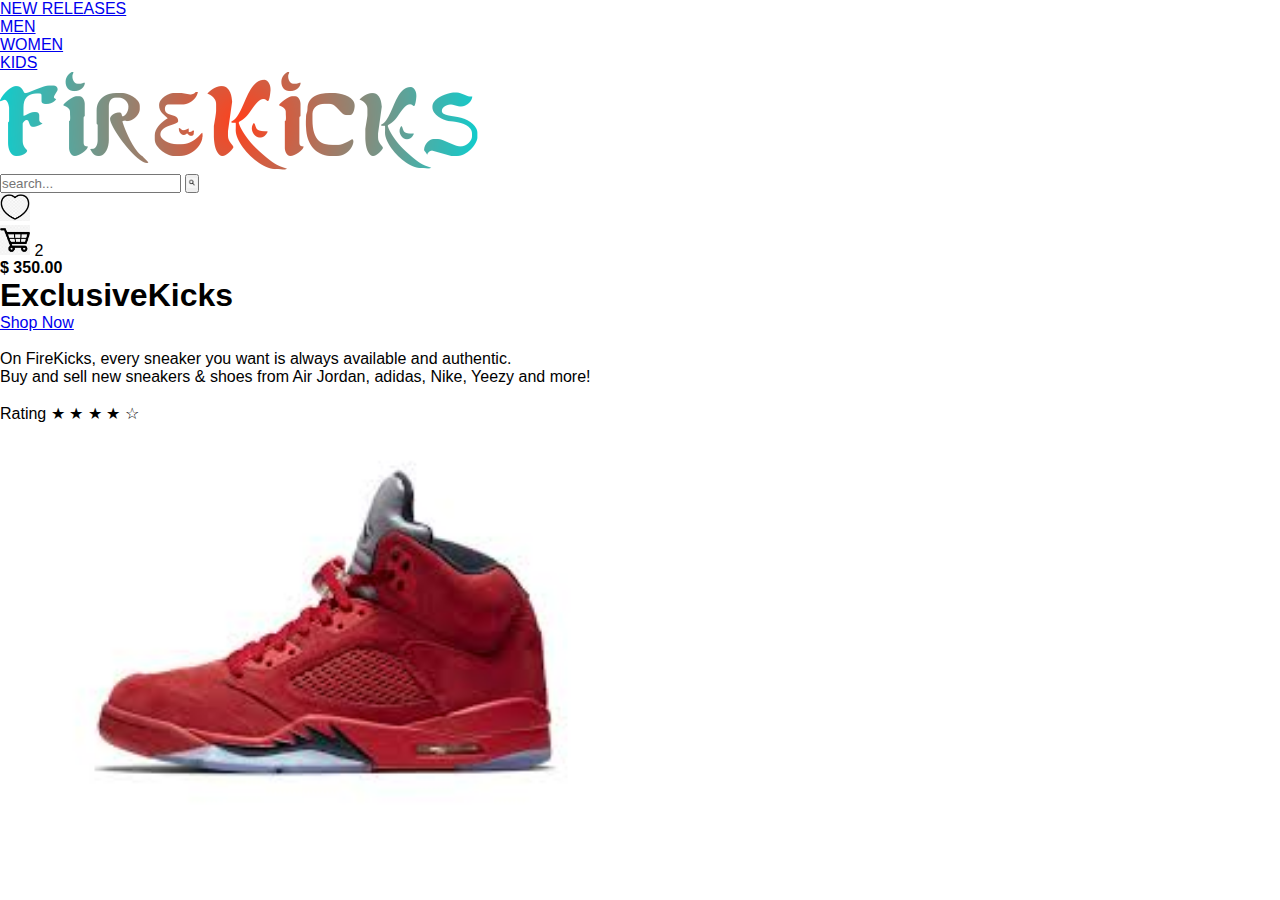
==== BIG Project.html @ e5d0a4b6 "save" ====
<!DOCTYPE html>
<html lang="en">
  <head>
    <meta charset="UTF-8" />
    <meta http-equiv="X-UA-Compatible" content="IE=edge" />
    <meta name="viewport" content="width=device-width, initial-scale=1.0" />
    <title>FireKicks</title>
    <link rel="stylesheet" href="Big Project.css" />
  </head>
  <body>
    <header>
      <div class="left">
        <ul class="menu">
          <li><a href="#">NEW RELEASES</a></li>
          <li><a href="#">MEN</a></li>
          <li><a href="#">WOMEN</a></li>
          <li><a href="#">KIDS</a></li>
        </ul>
      </div>
      <div class="Logo">
        <img src="Website Font.png" />
      </div>

      <div class="right">
        <form>
          <input type="text" placeholder="search..." />
          <button><img src="SEARCH.png " width="10px" height="10px" /></button>
        </form>
        <div class="wish cart">
          <li>
            <a href="#"><img src="HEART.png" width="30px" /></a>
          </li>
          <li>
            <a href="#"><img src="CART.png" width="30px" /></a>
            <span>2</span>
          </li>
        </div>
      </div>
    </header>
    <section>
      <div class="banner">
        <div class="banner text">
            <div class="price"></div>
            <h4>$ 350.00</h4>
          <h1>ExclusiveKicks</h1>

          
          <a href="#" class="btn"> Shop Now</a><br>
          <p><br>
            On FireKicks, every sneaker you want is always available and authentic.<br> Buy and sell new sneakers & shoes from Air Jordan, adidas, Nike, Yeezy and more!
          </p><br>
          <span class="heading">Rating</span>
          <span class="icon">★</span>
          <span class="icon">★</span>
          <span class="icon">★</span>
          <span class="icon">★</span>
          <span class="icon">☆</span>

        </div>

        <div class="banner-img">
          <img src="Banner.png" width="650px" />
        </div>
      </div>
    </section>
  </body>
</html>
---- Big Project.css ----
body {
    margin: 0;
    padding: 0;
    font-family: 'Noto Sans', sans-serif;
}

*{
    margin: 0;
    padding: 0;
}
.rate {
    float: left;
    height: 46px;
    padding: 0 10px;
}
.rate:not(:checked) > input {
    position:absolute;
    top:-9999px;
}
.rate:not(:checked) > label {
    float:right;
    width:1em;
    overflow:hidden;
    white-space:nowrap;
    cursor:pointer;
    font-size:30px;
    color:#ccc;
}
.rate:not(:checked) > label:before {
    content: '★ ';
}
.rate > input:checked ~ label {
    color: #ffc700;    
}
.rate:not(:checked) > label:hover,
.rate:not(:checked) > label:hover ~ label {
    color: #deb217;  
}
.rate > input:checked + label:hover,
.rate > input:checked + label:hover ~ label,
.rate > input:checked ~ label:hover,
.rate > input:checked ~ label:hover ~ label,
.rate > label:hover ~ input:checked ~ label {
    color: #c59b08;
}
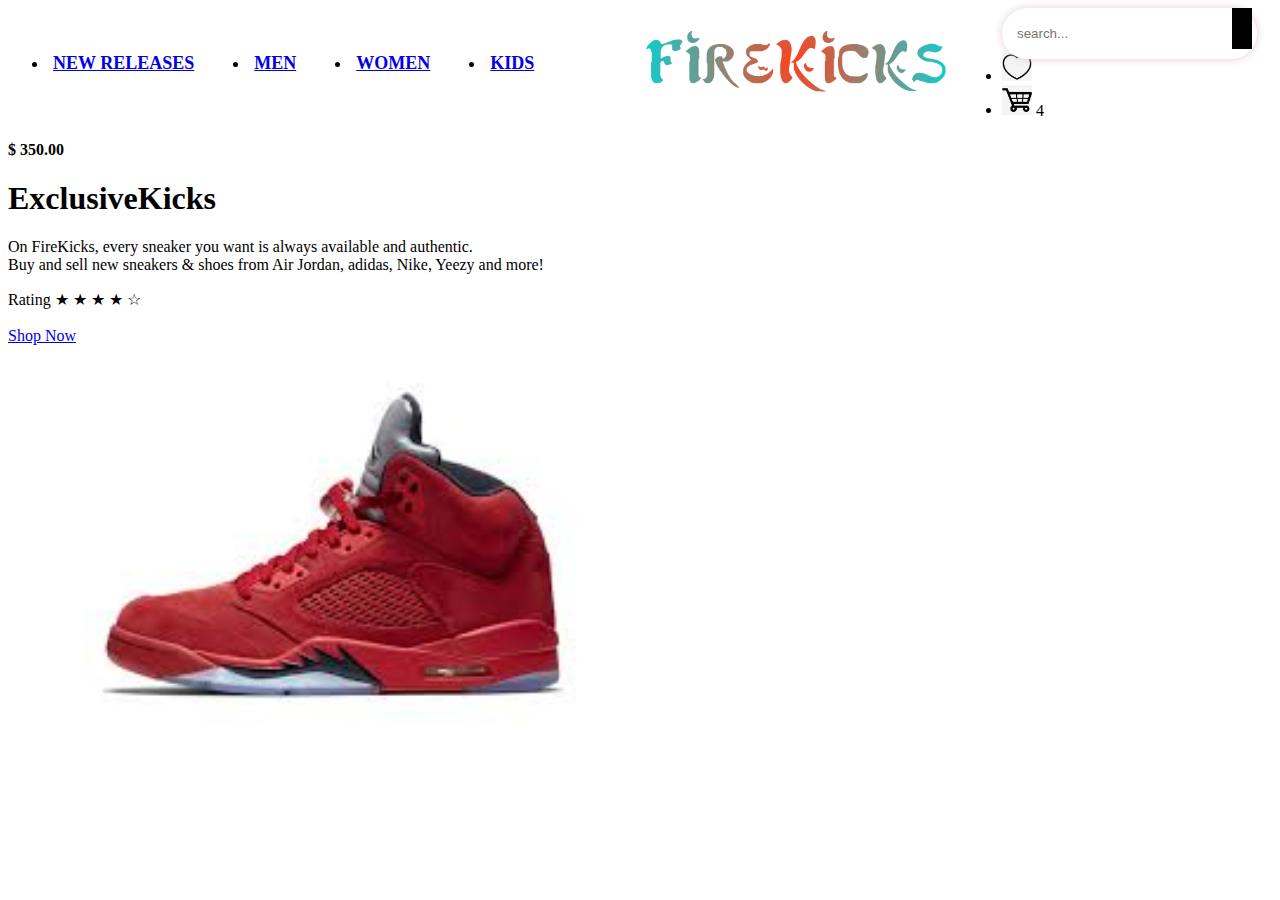
==== commit 6496944b: "pushin P" ====
--- a/BIG Project.html
+++ b/BIG Project.html
@@ -18,13 +18,13 @@
         </ul>
       </div>
       <div class="Logo">
-        <img src="Website Font.png" />
+        <img src="Website Font.png" width="300px" />
       </div>
 
       <div class="right">
         <form>
           <input type="text" placeholder="search..." />
-          <button><img src="SEARCH.png " width="10px" height="10px" /></button>
+          <button><img src="SEARCH.png "  /></button>
         </form>
         <div class="wish cart">
           <li>
@@ -32,7 +32,7 @@
           </li>
           <li>
             <a href="#"><img src="CART.png" width="30px" /></a>
-            <span>2</span>
+            <span>4</span>
           </li>
         </div>
       </div>
@@ -45,21 +45,22 @@
           <h1>ExclusiveKicks</h1>
 
           
-          <a href="#" class="btn"> Shop Now</a><br>
-          <p><br>
-            On FireKicks, every sneaker you want is always available and authentic.<br> Buy and sell new sneakers & shoes from Air Jordan, adidas, Nike, Yeezy and more!
-          </p><br>
-          <span class="heading">Rating</span>
-          <span class="icon">★</span>
-          <span class="icon">★</span>
-          <span class="icon">★</span>
-          <span class="icon">★</span>
-          <span class="icon">☆</span>
-
+          <p>
+              On FireKicks, every sneaker you want is always available and authentic.<br> Buy and sell new sneakers & shoes from Air Jordan, adidas, Nike, Yeezy and more!
+            </p>
+            <span class="heading">Rating</span>
+            <span class="icon">★</span>
+            <span class="icon">★</span>
+            <span class="icon">★</span>
+            <span class="icon">★</span>
+            <span class="icon">☆</span><br><br>
+            
+            <a href="#" class="btn"> Shop Now</a><br>
         </div>
 
         <div class="banner-img">
           <img src="Banner.png" width="650px" />
+          
         </div>
       </div>
     </section>
--- a/Big Project.css
+++ b/Big Project.css
@@ -1,45 +1,92 @@
-body {
-    margin: 0;
-    padding: 0;
-    font-family: 'Noto Sans', sans-serif;
+img{
+    max-width: 100%;
+    margin: 0%;
+    padding: 0%;
 }
 
-*{
-    margin: 0;
-    padding: 0;
+ul .li {
+    list-style-type: none;
+    padding: 0%;
+
 }
-.rate {
-    float: left;
-    height: 46px;
-    padding: 0 10px;
+
+header{
+    padding: 0%;
+    display: flex;
+    align-items: center;
+    justify-content: space-between;
 }
-.rate:not(:checked) > input {
-    position:absolute;
-    top:-9999px;
+
+.left .menu {
+    display: flex;
+align-items: center;
 }
-.rate:not(:checked) > label {
-    float:right;
-    width:1em;
-    overflow:hidden;
-    white-space:nowrap;
-    cursor:pointer;
-    font-size:30px;
-    color:#ccc;
+
+.left .menu li {
+    margin-right: 50px;
+    font-weight: 600;
 }
-.rate:not(:checked) > label:before {
-    content: '★ ';
+
+.left .menu li a {
+    padding: 5px;
+    position: relative;
+    font-size: 18px;
+    
 }
-.rate > input:checked ~ label {
-    color: #ffc700;    
+
+.left .menu li a::before{
+    content: "";
+    position: absolute;
+    bottom: -5px;
+    left: 50%;
+    transform:translateX(-50%);
+    width: 10px;
+    height: 10px;
+    border-radius: 100px;
+    background-color: black;
+    opacity: 0;
+    transition: .4s;
+
 }
-.rate:not(:checked) > label:hover,
-.rate:not(:checked) > label:hover ~ label {
-    color: #deb217;  
+
+.left .menu li a:hover{
+    color: black;
 }
-.rate > input:checked + label:hover,
-.rate > input:checked + label:hover ~ label,
-.rate > input:checked ~ label:hover,
-.rate > input:checked ~ label:hover ~ label,
-.rate > label:hover ~ input:checked ~ label {
-    color: #c59b08;
-}+
+.left .menu li a:hover::before{
+    bottom: -5px;
+    opacity: 1;
+}
+
+.logo{
+    text-align: center;
+}
+
+.right form{
+    position: relative;
+    width: 250px;
+    height: 45px;
+    margin-right: 20px;
+}
+
+.right form input{
+   width: 90%; 
+   height: 90%;
+   border:none;
+   box-shadow: 0 0 8px rgb(231, 204, 204);
+   padding: 5px 15px;
+   border-radius: 50px;
+}
+
+.right form button{
+    position: absolute;
+    right: 0%;
+    top: 0%;
+    width: 20px;
+    height: 90%;
+    background-color: black;
+    border: none;
+    
+
+}
+
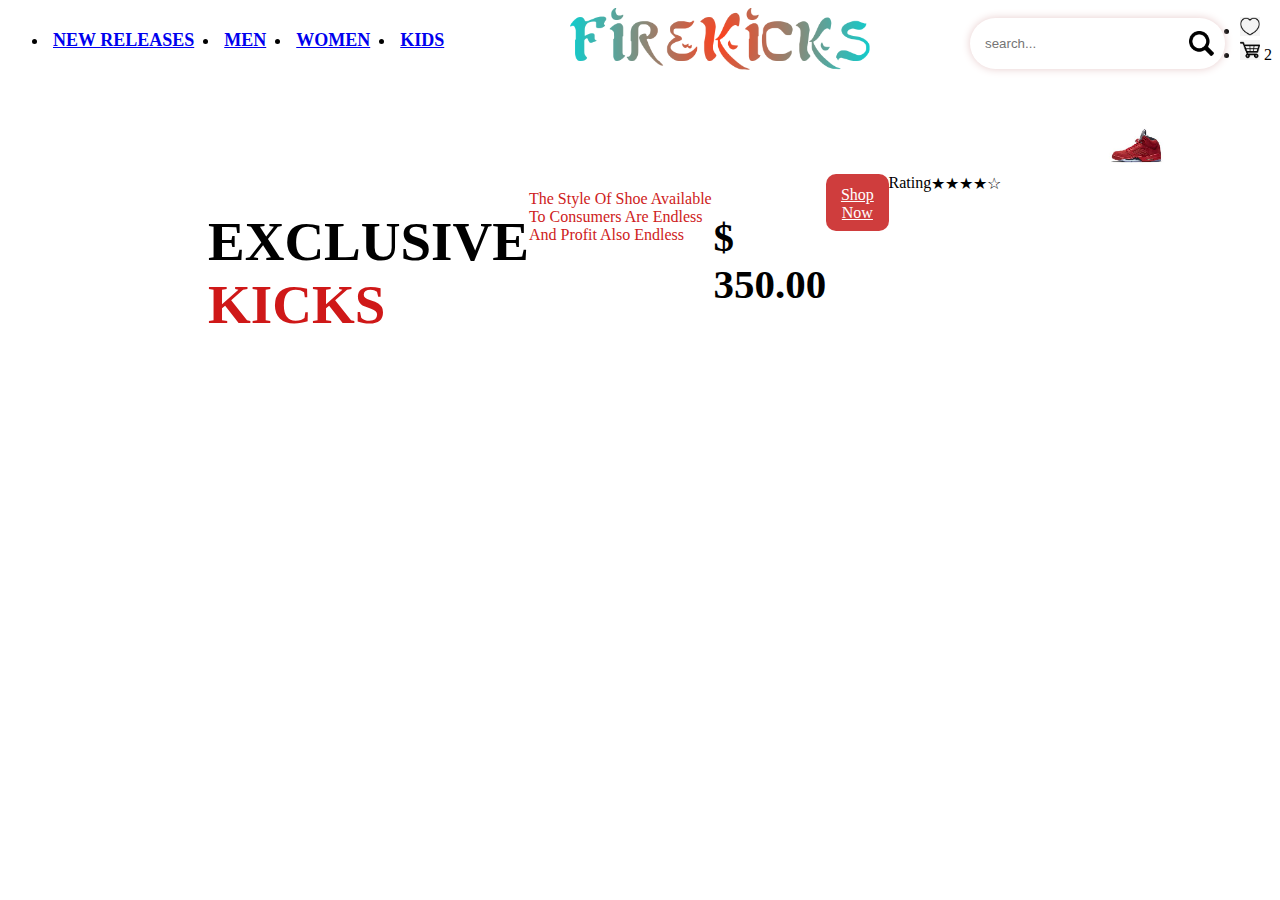
==== commit d2821af4: "changes" ====
--- a/BIG Project.html
+++ b/BIG Project.html
@@ -24,15 +24,15 @@
       <div class="right">
         <form>
           <input type="text" placeholder="search..." />
-          <button><img src="SEARCH.png "  /></button>
+          <button><img src="SEARCH.png " /></button>
         </form>
         <div class="wish cart">
           <li>
-            <a href="#"><img src="HEART.png" width="30px" /></a>
+            <a href="#"><img src="HEART.png" width="20px" /></a>
           </li>
           <li>
-            <a href="#"><img src="CART.png" width="30px" /></a>
-            <span>4</span>
+            <a href="#"><img src="CART.png" width="20px" /></a>
+            <span>2</span>
           </li>
         </div>
       </div>
@@ -40,14 +40,17 @@
     <section>
       <div class="banner">
         <div class="banner text">
-            <div class="price"></div>
-            <h4>$ 350.00</h4>
-          <h1>ExclusiveKicks</h1>
-
-          
-          <p>
-              On FireKicks, every sneaker you want is always available and authentic.<br> Buy and sell new sneakers & shoes from Air Jordan, adidas, Nike, Yeezy and more!
+            <h1>Exclusive <br> <span>Kicks</span>
+            </h1>
+            
+            <p>
+                The style of shoe available to consumers are endless and profit also endless
             </p>
+            <div class="price">
+            <h3>$ 350.00</h3>
+            </div>
+            <a href="#" class="btn"> Shop Now</a><br>
+            
             <span class="heading">Rating</span>
             <span class="icon">★</span>
             <span class="icon">★</span>
@@ -55,7 +58,6 @@
             <span class="icon">★</span>
             <span class="icon">☆</span><br><br>
             
-            <a href="#" class="btn"> Shop Now</a><br>
         </div>
 
         <div class="banner-img">
--- a/Big Project.css
+++ b/Big Project.css
@@ -2,6 +2,8 @@
     max-width: 100%;
     margin: 0%;
     padding: 0%;
+    
+
 }
 
 ul .li {
@@ -23,7 +25,7 @@
 }
 
 .left .menu li {
-    margin-right: 50px;
+    margin-right: 20px;
     font-weight: 600;
 }
 
@@ -37,7 +39,7 @@
 .left .menu li a::before{
     content: "";
     position: absolute;
-    bottom: -5px;
+    bottom: -20px;
     left: 50%;
     transform:translateX(-50%);
     width: 10px;
@@ -50,7 +52,7 @@
 }
 
 .left .menu li a:hover{
-    color: black;
+    color: rgb(206, 53, 53);
 }
 
 .left .menu li a:hover::before{
@@ -60,6 +62,11 @@
 
 .logo{
     text-align: center;
+}
+
+.right{
+    display: flex;
+    align-items: center;
 }
 
 .right form{
@@ -81,12 +88,77 @@
 .right form button{
     position: absolute;
     right: 0%;
-    top: 0%;
-    width: 20px;
-    height: 90%;
-    background-color: black;
+    top: 25%;
+    width: 15%;
+    background-color: unset;
     border: none;
-    
+    cursor: pointer;
+    border-top-right-radius: 50px;
+    border-bottom-right-radius: 50px;
+}
+
+.right .wish-cart ul{
+    display: flex;
+    align-items: center;
 
 }
 
+.right .wish-cart ul{
+    margin: 0 10px;
+}
+
+.right .wish-cart ul li:last-child{
+    position: relative;
+}
+
+.right .wish-cart ul li:last-child span{
+    position: absolute;
+    top: -10px;
+    right: -10px;
+    display: block;
+    padding: 7px 10px;
+    background-color: red;
+    color: seashell;
+    border-radius: 50px;
+    font-size: 12px;
+}
+
+.banner{
+    display: flex;
+    padding: 50px 100px;
+    padding-bottom: 0;
+}
+h1{
+    font-size: 55px;
+    text-transform: uppercase;
+    margin-bottom: 15px;
+    
+}
+
+h1 span{
+    color: rgb(207, 24, 24);
+}
+
+p{
+    color: rgb(206, 33, 33);
+    margin-bottom: 20px;
+    text-transform: capitalize;
+
+}
+
+.price {
+    font-size: 35px;
+    margin-bottom: 20px;
+   
+}
+
+.btn{
+    width: 175px;
+    height: 45px;
+    background-color: rgb(207, 61, 61);
+    color: rgb(255, 255, 255);
+    padding-top: 12px;
+    display: block;
+    text-align: center;
+    border-radius: 10px;
+}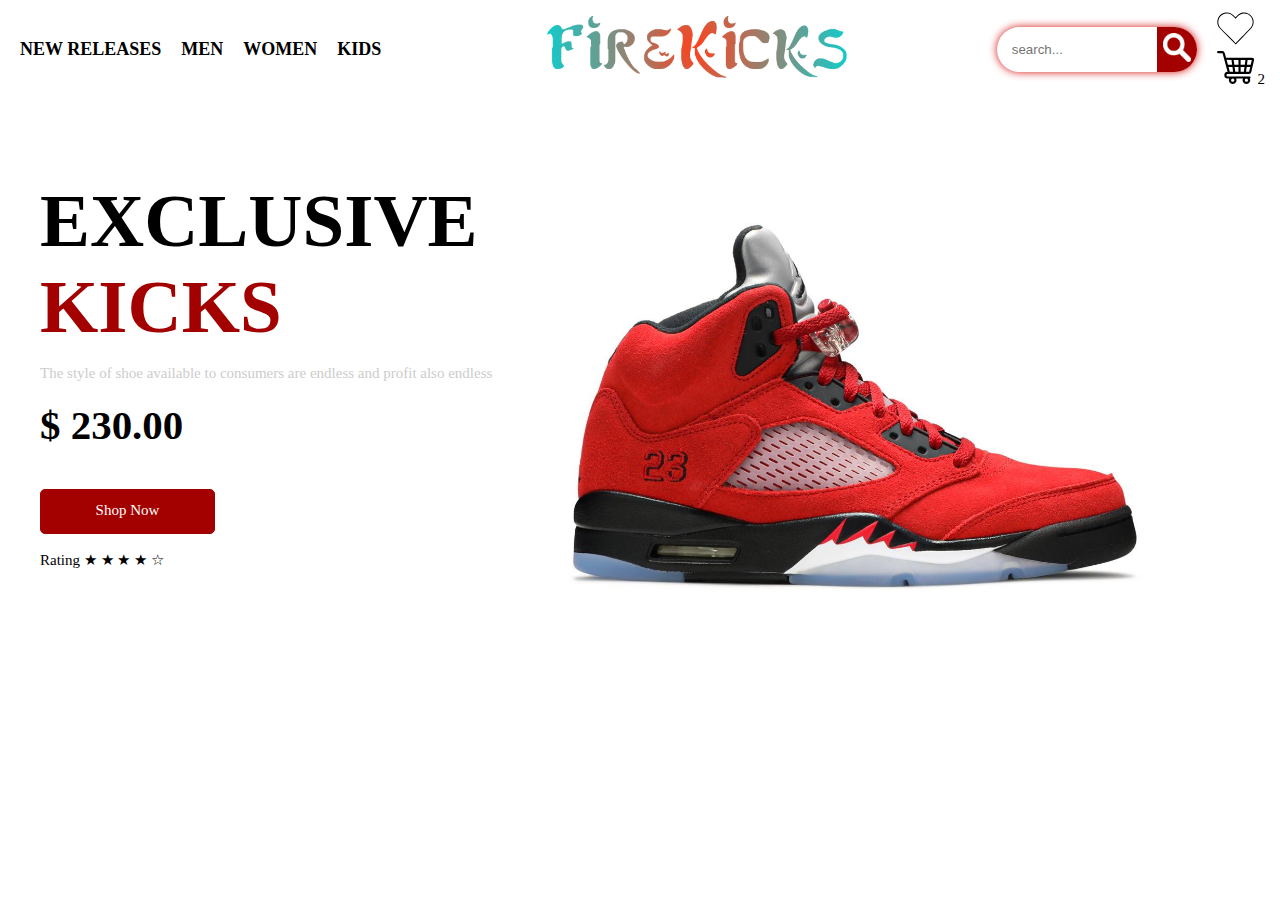
==== commit e91c94db: "nn" ====
--- a/BIG Project.html
+++ b/BIG Project.html
@@ -11,7 +11,7 @@
     <header>
       <div class="left">
         <ul class="menu">
-          <li><a href="#">NEW RELEASES</a></li>
+          <li><a href="NEW RELEASES.html">NEW RELEASES</a></li>
           <li><a href="#">MEN</a></li>
           <li><a href="#">WOMEN</a></li>
           <li><a href="#">KIDS</a></li>
@@ -24,14 +24,14 @@
       <div class="right">
         <form>
           <input type="text" placeholder="search..." />
-          <button><img src="SEARCH.png " /></button>
+          <button><img src="Search.svg.png" width="42px"/></button>
         </form>
-        <div class="wish cart">
+        <div class="shopping-cart">
           <li>
-            <a href="#"><img src="HEART.png" width="20px" /></a>
+            <a href="#"><img src="Heart.svg" width="37px" /></a>
           </li>
           <li>
-            <a href="#"><img src="CART.png" width="20px" /></a>
+            <a href="#"><img src="Cart.svg" width="37px" /></a>
             <span>2</span>
           </li>
         </div>
@@ -40,14 +40,14 @@
     <section>
       <div class="banner">
         <div class="banner text">
-            <h1>Exclusive <br> <span>Kicks</span>
-            </h1>
-            
+            <h1>
+              Exclusive <br> <span>Kicks</span>
+            </h1> 
             <p>
                 The style of shoe available to consumers are endless and profit also endless
             </p>
             <div class="price">
-            <h3>$ 350.00</h3>
+            <h3>$ 230.00</h3>
             </div>
             <a href="#" class="btn"> Shop Now</a><br>
             
@@ -61,7 +61,7 @@
         </div>
 
         <div class="banner-img">
-          <img src="Banner.png" width="650px" />
+          <img src="Retro5.jpeg" width="650px" />
           
         </div>
       </div>
--- a/Big Project.css
+++ b/Big Project.css
@@ -1,31 +1,60 @@
-img{
+* {
+    margin: 0;
+   
+    box-sizing: border-box;
+}
+
+body {
+    font-family: "Montserrat";
+    font-size: 15px;
+    margin: 0;
+    padding: 0;
+    box-sizing: border-box;
+}
+
+
+a {
+    color: #000;
+    text-decoration: none;
+    transition: .5s all;
+}
+
+a:hover , a:focus {
+    outline: none;
+    text-decoration: none;
+}
+
+input:focus , button:focus {
+    border-color: inherit;
+    outline: none;
+}
+
+img {
     max-width: 100%;
-    margin: 0%;
-    padding: 0%;
-    
-
-}
-
-ul .li {
+    margin: 0px;
+    padding: 0px;
+    box-sizing: border-box;
+}
+
+ul , li {
     list-style-type: none;
-    padding: 0%;
-
-}
-
-header{
-    padding: 0%;
+    padding: 0;
+}
+
+header {
+    padding: 30px 100px;
     display: flex;
     align-items: center;
     justify-content: space-between;
 }
 
-.left .menu {
-    display: flex;
-align-items: center;
+.left  .menu  {
+    display: flex;
+    align-items: center;
 }
 
 .left .menu li {
-    margin-right: 20px;
+    margin-right: 50px;
     font-weight: 600;
 }
 
@@ -33,132 +62,157 @@
     padding: 5px;
     position: relative;
     font-size: 18px;
-    
-}
-
-.left .menu li a::before{
-    content: "";
-    position: absolute;
-    bottom: -20px;
-    left: 50%;
-    transform:translateX(-50%);
-    width: 10px;
-    height: 10px;
-    border-radius: 100px;
-    background-color: black;
-    opacity: 0;
-    transition: .4s;
-
-}
-
-.left .menu li a:hover{
-    color: rgb(206, 53, 53);
-}
-
-.left .menu li a:hover::before{
+}
+
+
+.left .menu li a:hover {
+    color: #a30000;
+}
+
+.left .menu li a:hover::before {
     bottom: -5px;
     opacity: 1;
 }
 
-.logo{
+.logo {
     text-align: center;
 }
 
-.right{
-    display: flex;
-    align-items: center;
-}
-
-.right form{
+.right {
+    display: flex;
+    align-items: center;
+}
+
+.right form {
     position: relative;
     width: 250px;
     height: 45px;
     margin-right: 20px;
 }
 
-.right form input{
-   width: 90%; 
-   height: 90%;
-   border:none;
-   box-shadow: 0 0 8px rgb(231, 204, 204);
-   padding: 5px 15px;
-   border-radius: 50px;
-}
-
-.right form button{
-    position: absolute;
-    right: 0%;
-    top: 25%;
-    width: 15%;
-    background-color: unset;
+.right form input {
+    width: 100%;
+    height: 100%;
+    border: none;
+    box-shadow: 0 0 8px rgb(214, 18, 18);
+    padding: 5px 15px;
+    border-radius: 50px;
+}
+
+.right form button {
+    position: absolute;
+    right: 0;
+    top: 0;
+    width: 20%;
+    height: 100%;
+    background-color: #a30000;
     border: none;
     cursor: pointer;
     border-top-right-radius: 50px;
     border-bottom-right-radius: 50px;
 }
 
-.right .wish-cart ul{
-    display: flex;
-    align-items: center;
-
-}
-
-.right .wish-cart ul{
+.right .shopping-cart ul {
+    display: flex;
+    align-items: center;
+}
+
+.right .shopping-cart ul li {
     margin: 0 10px;
 }
 
-.right .wish-cart ul li:last-child{
-    position: relative;
-}
-
-.right .wish-cart ul li:last-child span{
+.right .shopping-cart ul li:last-child {
+    position: relative;
+}
+
+.right .shopping-cart ul li:last-child span {
     position: absolute;
     top: -10px;
     right: -10px;
     display: block;
     padding: 7px 10px;
-    background-color: red;
-    color: seashell;
+    background-color: #a30000;
+    color: #fff;
     border-radius: 50px;
     font-size: 12px;
 }
 
-.banner{
-    display: flex;
-    padding: 50px 100px;
-    padding-bottom: 0;
-}
-h1{
-    font-size: 55px;
-    text-transform: uppercase;
-    margin-bottom: 15px;
-    
-}
-
-h1 span{
-    color: rgb(207, 24, 24);
-}
-
-p{
-    color: rgb(206, 33, 33);
-    margin-bottom: 20px;
-    text-transform: capitalize;
-
-}
-
-.price {
-    font-size: 35px;
-    margin-bottom: 20px;
-   
-}
-
-.btn{
+.btn {
     width: 175px;
     height: 45px;
-    background-color: rgb(207, 61, 61);
-    color: rgb(255, 255, 255);
+    background-color: #a30000;
+    color: #fff;
     padding-top: 12px;
     display: block;
     text-align: center;
-    border-radius: 10px;
-}+    border-radius: 5px;
+    border: 1px solid #a30000;
+    margin-top: 20px;
+}
+.banner {
+    display: 0;
+    padding: 40px 20px;
+    padding-bottom: 0;
+    position: relative;
+}
+
+h1 {
+    font-size: 75px;
+    text-transform: uppercase;
+    margin-bottom: 15px;
+}
+
+h1 span {
+    color: #a30000;
+}
+
+p {
+    color: #ccc;
+    margin-bottom: 20px;
+}
+
+.price {
+    font-size: 35px;
+    margin-bottom: 40px;
+}
+
+
+.btn:hover {
+    background-color: transparent;
+    color: #ff0202;
+}
+
+.banner-img {
+    position: absolute;
+    right: 100px;
+    top: 50px;
+    
+}
+
+header {
+    padding: 10px 15px;
+}
+
+.right form {
+    width: 200px;
+}
+
+.left .menu li {
+    margin-right: 10px;
+}
+
+.left .menu li a::before {
+    content: "";
+    position: absolute;
+    bottom: -15px;
+    left: 50%;
+    transform: translateX(-50%);
+    width: 10px;
+    height: 10px;
+    border-radius: 100px;
+    background-color: #a30000;
+    opacity: 0;
+    transition: .4s;
+}
+
+
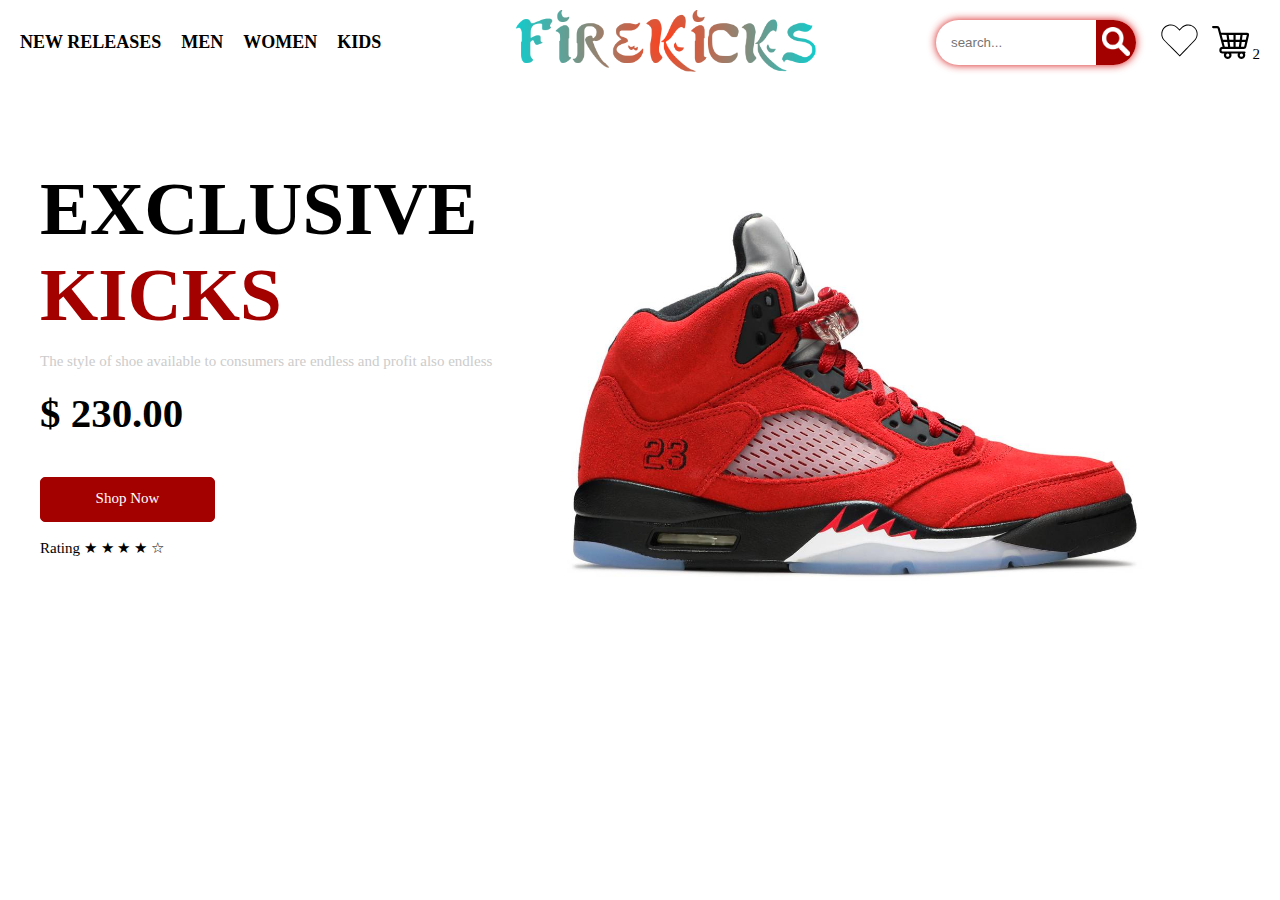
==== commit d253d789: "updated" ====
--- a/BIG Project.html
+++ b/BIG Project.html
@@ -27,13 +27,15 @@
           <button><img src="Search.svg.png" width="42px"/></button>
         </form>
         <div class="shopping-cart">
-          <li>
-            <a href="#"><img src="Heart.svg" width="37px" /></a>
-          </li>
-          <li>
-            <a href="#"><img src="Cart.svg" width="37px" /></a>
-            <span>2</span>
-          </li>
+          <ol>
+            <li>
+              <a href="#"><img src="Heart.svg" width="37px" /></a>
+            </li>
+            <li>
+              <a href="#"><img src="Cart.svg" width="37px" /></a>
+              <span>2</span>
+            </li>
+          </ol>
         </div>
       </div>
     </header>
@@ -65,6 +67,7 @@
           
         </div>
       </div>
+      
     </section>
   </body>
 </html>
--- a/Big Project.css
+++ b/Big Project.css
@@ -28,6 +28,15 @@
     border-color: inherit;
     outline: none;
 }
+body > header > div.right > div > ol{
+    padding-left: 0px;
+}
+body > header > div.right > div > ol>li{
+    display: inline;
+    margin: 5px;
+    
+}
+
 
 img {
     max-width: 100%;
@@ -215,4 +224,3 @@
     transition: .4s;
 }
 
-
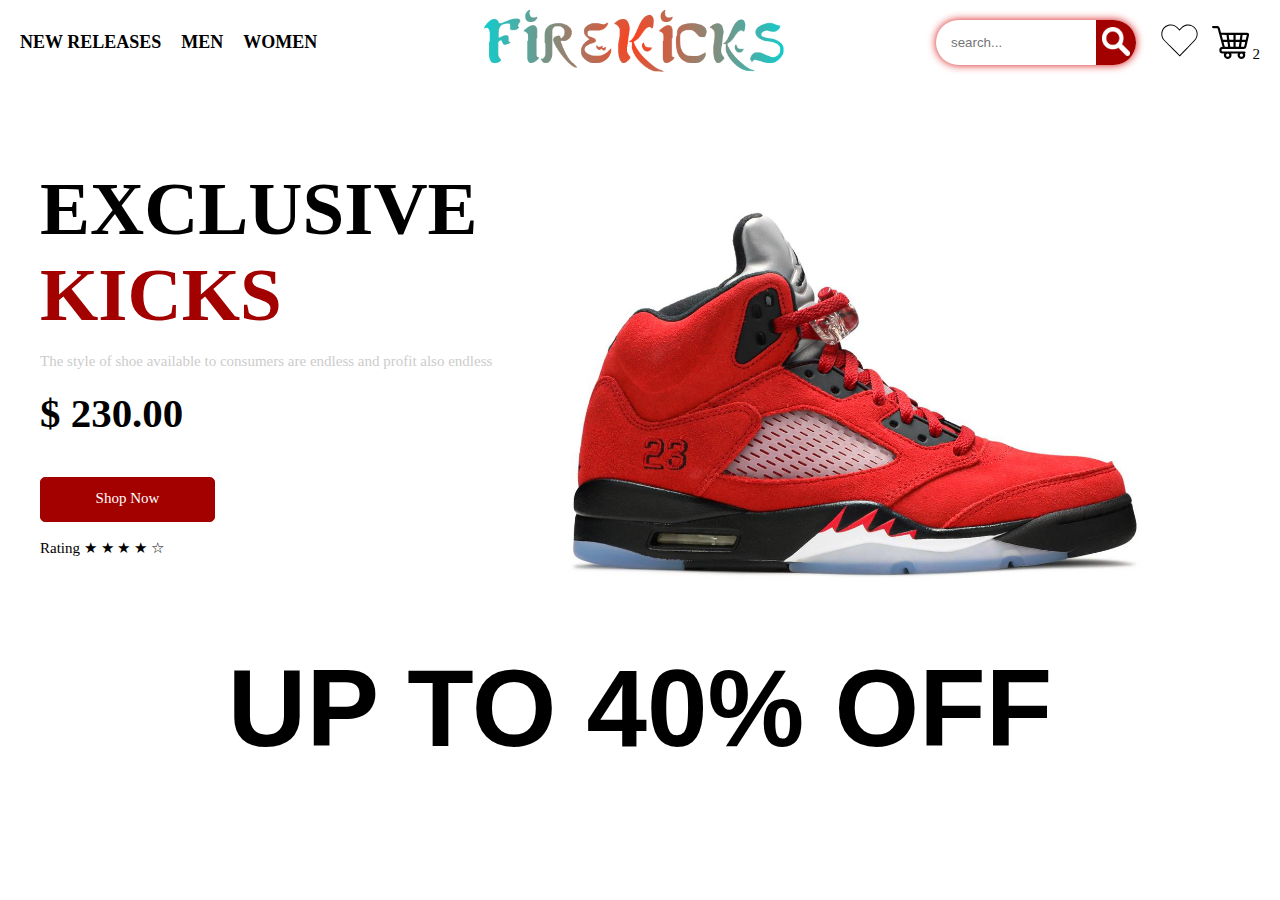
==== commit 64714f2d: "updated" ====
--- a/BIG Project.html
+++ b/BIG Project.html
@@ -12,9 +12,9 @@
       <div class="left">
         <ul class="menu">
           <li><a href="NEW RELEASES.html">NEW RELEASES</a></li>
-          <li><a href="#">MEN</a></li>
-          <li><a href="#">WOMEN</a></li>
-          <li><a href="#">KIDS</a></li>
+          <li><a href="MEN.html">MEN</a></li>
+          <li><a href="WOMEN.html">WOMEN</a></li>
+          
         </ul>
       </div>
       <div class="Logo">
@@ -24,7 +24,7 @@
       <div class="right">
         <form>
           <input type="text" placeholder="search..." />
-          <button><img src="Search.svg.png" width="42px"/></button>
+          <button><img src="Search.svg.png" width="42px" /></button>
         </form>
         <div class="shopping-cart">
           <ol>
@@ -32,7 +32,7 @@
               <a href="#"><img src="Heart.svg" width="37px" /></a>
             </li>
             <li>
-              <a href="#"><img src="Cart.svg" width="37px" /></a>
+              <a href="Shopping Cart.html"><img src="Cart.svg" width="37px" /></a>
               <span>2</span>
             </li>
           </ol>
@@ -42,32 +42,39 @@
     <section>
       <div class="banner">
         <div class="banner text">
-            <h1>
-              Exclusive <br> <span>Kicks</span>
-            </h1> 
-            <p>
-                The style of shoe available to consumers are endless and profit also endless
-            </p>
-            <div class="price">
+          <h1>
+            Exclusive <br />
+            <span>Kicks</span>
+          </h1>
+          <p>
+            The style of shoe available to consumers are endless and profit also
+            endless
+          </p>
+          <div class="price">
             <h3>$ 230.00</h3>
-            </div>
-            <a href="#" class="btn"> Shop Now</a><br>
-            
-            <span class="heading">Rating</span>
-            <span class="icon">★</span>
-            <span class="icon">★</span>
-            <span class="icon">★</span>
-            <span class="icon">★</span>
-            <span class="icon">☆</span><br><br>
-            
+          </div>
+          <a href="#" class="btn"> Shop Now</a><br />
+
+          <span class="heading">Rating</span>
+          <span class="icon">★</span>
+          <span class="icon">★</span>
+          <span class="icon">★</span>
+          <span class="icon">★</span>
+          <span class="icon">☆</span><br /><br />
         </div>
 
         <div class="banner-img">
           <img src="Retro5.jpeg" width="650px" />
-          
+        </div>
+        <div class="container">
+          <h2 class="title">
+            <span class="title-word title-word-1">UP</span>
+            <span class="title-word title-word-2">TO</span>
+            <span class="title-word title-word-3">40%</span>
+            <span class="title-word title-word-4">OFF</span>
+          </h2>
         </div>
       </div>
-      
     </section>
   </body>
 </html>
--- a/Big Project.css
+++ b/Big Project.css
@@ -224,3 +224,59 @@
     transition: .4s;
 }
 
+.title-word {
+    animation: color-animation 4s linear infinite;
+  }
+  
+  .title-word-1 {
+    --color-1: #DF8453;
+    --color-2: #3D8DAE;
+    --color-3: #E4A9A8;
+  }
+  
+  .title-word-2 {
+    --color-1: #DBAD4A;
+    --color-2: #ACCFCB;
+    --color-3: #17494D;
+  }
+  
+  .title-word-3 {
+    --color-1: #ACCFCB;
+    --color-2: #E4A9A8;
+    --color-3: #ACCFCB;
+  }
+  
+  .title-word-4 {
+    --color-1: #3D8DAE;
+    --color-2: #DF8453;
+    --color-3: #E4A9A8;
+  }
+  
+  @keyframes color-animation {
+    0%    {color: var(--color-1)}
+    32%   {color: var(--color-1)}
+    33%   {color: var(--color-2)}
+    65%   {color: var(--color-2)}
+    66%   {color: var(--color-3)}
+    99%   {color: var(--color-3)}
+    100%  {color: var(--color-1)}
+  }
+  
+  
+  
+  .container {
+    display: grid;
+    place-items: center;  
+    text-align: center;
+    height: 30vh
+  }
+  
+  .title {
+    font-family: "Montserrat", sans-serif;
+    font-weight: 800;
+    font-size: 8.5vw;
+    text-transform: uppercase;
+  }
+
+
+  